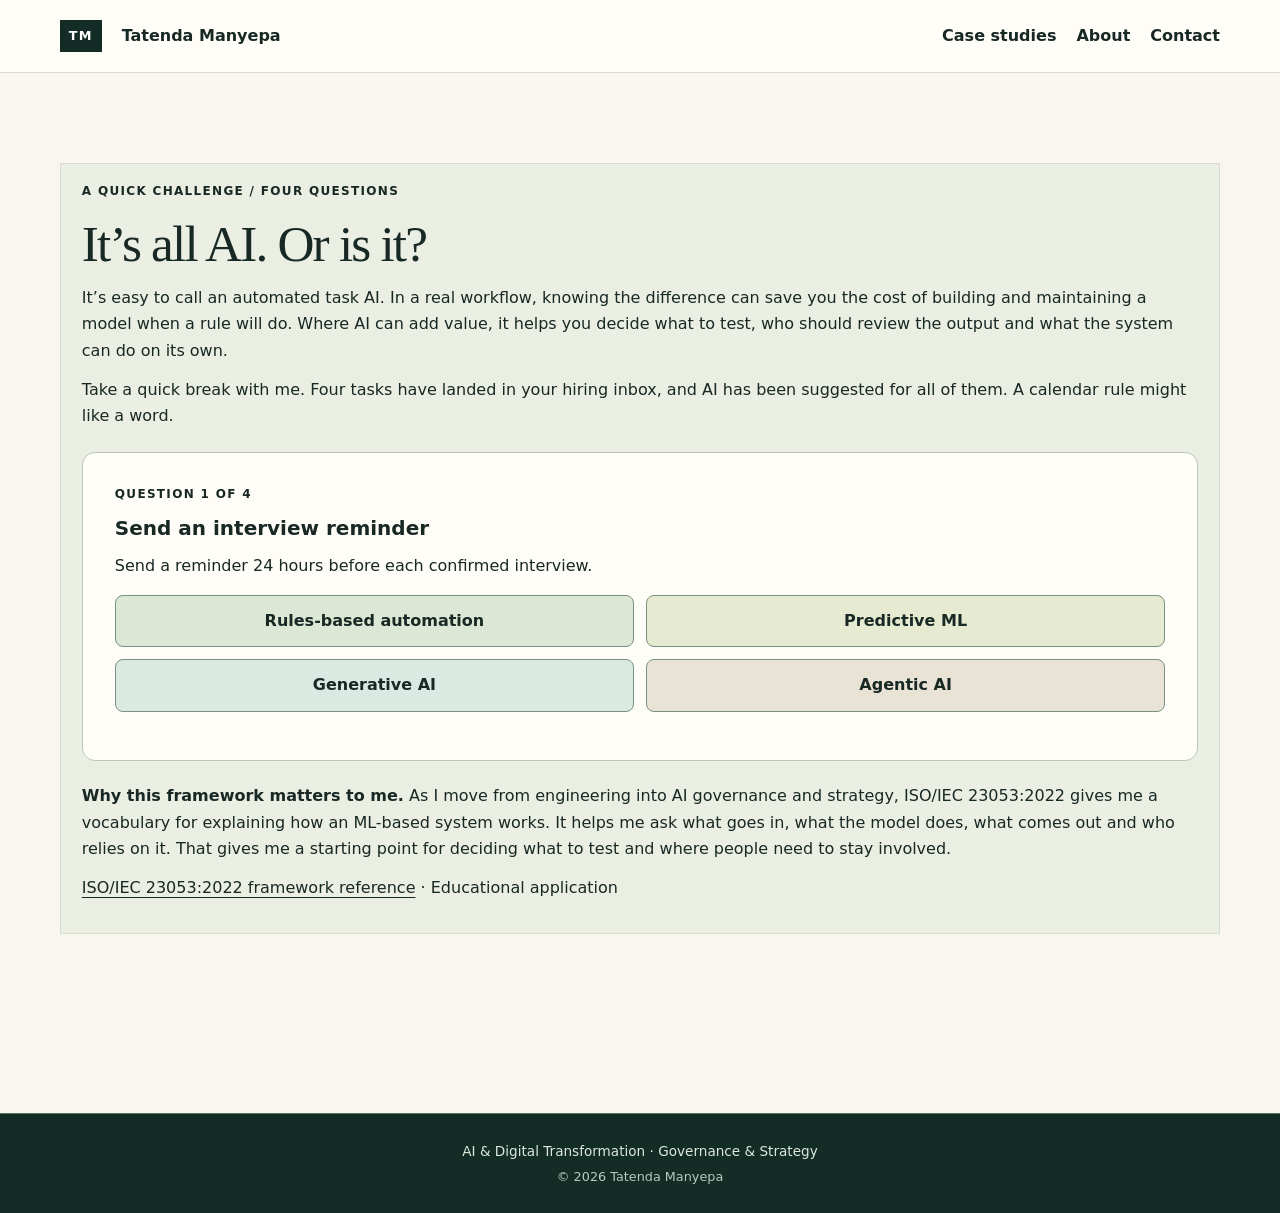
==== ai-challenge.html @ 4313acdc "Add files via upload" ====
<!doctype html><html lang="en-GB"><head><meta charset="utf-8"><meta name="viewport" content="width=device-width,initial-scale=1"><meta name="description" content="Tatenda Manyepa’s portfolio in AI and digital transformation, governance and strategy."><title>It’s all AI. Or is it? | Tatenda Manyepa</title><link rel="stylesheet" href="styles.css"></head><body><a class="skip" href="#main">Skip to content</a><header><nav class="wrap" aria-label="Main navigation"><a class="brand" href="index.html"><b aria-hidden="true">TM</b> <span class="brand-name">Tatenda Manyepa</span></a><div class="navlinks"><a href="index.html#work">Case studies</a><a href="index.html#about">About</a><a href="index.html#contact">Contact</a></div></nav></header><main id="main" class="section"><section class="wrap review-example decision-lab" id="decision-lab" aria-labelledby="lab-title"><p class="kicker">A QUICK CHALLENGE / FOUR QUESTIONS</p><h2 id="lab-title">It’s all AI. Or is it?</h2><p>It’s easy to call an automated task AI. In a real workflow, knowing the difference can save you the cost of building and maintaining a model when a rule will do. Where AI can add value, it helps you decide what to test, who should review the output and what the system can do on its own.</p><p>Take a quick break with me. Four tasks have landed in your hiring inbox, and AI has been suggested for all of them. A calendar rule might like a word.</p><div class="quiz" hidden></div><fieldset><legend>1. Send an interview reminder</legend><p>Send a reminder 24 hours before each confirmed interview.</p><details><summary>Compare with the design recommendation</summary><p><strong>Rules-based automation.</strong> The trigger and action are already defined. Use a calendar rule and test what happens when an interview is moved or cancelled.</p></details></fieldset><fieldset><legend>2. Forecast interviewer capacity</legend><p>Estimate how many interviewer hours the hiring team will need next month using past scheduling data.</p><details><summary>Compare with the design recommendation</summary><p><strong>Predictive ML.</strong> Try predictive ML if there is enough relevant history. Test it on more recent months and use it only if it improves on a simple forecast.</p></details></fieldset><fieldset><legend>3. Draft a candidate email</legend><p>Turn approved interview logistics into a clear, friendly email to the candidate.</p><details><summary>Compare with the design recommendation</summary><p><strong>Generative AI.</strong> Use generative AI to draft the message. Have the coordinator check the dates, location and instructions before sending.</p></details></fieldset><fieldset><legend>4. Recover a disrupted schedule</legend><p>An interviewer cancels. Finding a replacement may require checking calendars, panel requirements and candidate availability. Each result determines the next check.</p><details><summary>Compare with the design recommendation</summary><p><strong>Agentic AI.</strong> A bounded agent could choose which read-only checks to run and propose options. Use a fixed workflow if the steps are predictable, and have the coordinator approve any booking changes.</p></details></fieldset><p><strong>Why this framework matters to me.</strong> As I move from engineering into AI governance and strategy, ISO/IEC 23053:2022 gives me a vocabulary for explaining how an ML-based system works. It helps me ask what goes in, what the model does, what comes out and who relies on it. That gives me a starting point for deciding what to test and where people need to stay involved.</p><p><a href="https://www.iso.org/standard/74438.html">ISO/IEC 23053:2022 framework reference</a> · Educational application</p></section></main><footer><div class="wrap foot"><p>AI &amp; Digital Transformation <span aria-hidden="true">·</span> Governance &amp; Strategy</p><p class="foot-credit">© 2026 Tatenda Manyepa</p></div></footer><script src="decision-lab.js" defer></script></body></html>
---- styles.css ----
:root{--ink:#182824;--forest:#132c26;--paper:#f8f6ee;--line:#d9ddd1;--accent:#bdddab;--muted:#486057}*{box-sizing:border-box}html{scroll-behavior:smooth}body{margin:0;background:var(--paper);color:var(--ink);font:1rem/1.65 system-ui,sans-serif}a{color:inherit;text-underline-offset:.25em}a:hover{text-decoration-thickness:2px}a:focus-visible{outline:3px solid #bf702a;outline-offset:5px}.wrap{width:min(1160px,calc(100% - 3rem));margin:auto}header{background:#fffdf7;border-bottom:1px solid var(--line)}nav,.foot,.navlinks,.brand{display:flex;align-items:center;gap:1.25rem}nav,.foot{justify-content:space-between;min-height:72px}nav a{text-decoration:none;font-weight:650}nav a:hover{text-decoration:underline}.brand b{background:var(--forest);color:white;padding:.35rem .55rem;font-size:.8rem;letter-spacing:.1em}.hero,.casehero{background:var(--forest);color:#f8f6ee}.hero-grid{display:grid;grid-template-columns:1.6fr 1fr;align-items:center;gap:clamp(2rem,6vw,6rem);padding-block:clamp(3.5rem,8vw,7.5rem)}.kicker,small,.cardtop{font-size:.75rem;font-weight:750;letter-spacing:.11em;text-transform:uppercase}.hero .kicker,.casehero .kicker,.diagram small{color:var(--accent)}h1,h2,h3,p{margin:0 0 .8rem}h1,h2,h3{line-height:1.12}h1,h2{font-family:Georgia,serif;font-weight:500;letter-spacing:-.035em}h1{font-size:clamp(2.7rem,6.6vw,5.8rem)}h1 em{color:var(--accent)}h2{font-size:clamp(2rem,4vw,3.4rem)}h3{font-size:1.25rem}.intro,.lede{font-size:1.13rem;max-width:62ch}.intro{color:#d8e5da;margin:1.4rem 0 1.7rem}.button{display:inline-flex;gap:1rem;padding:.8rem 1rem;background:var(--accent);color:var(--ink);font-weight:750;text-decoration:none}.diagram{border:1px solid #557064;padding:1.5rem;background:#1c3930;box-shadow:10px 10px 0 #254338}.diagram ol{margin:0;padding:0;list-style:none}.diagram li{padding:1rem 0;border-top:1px solid #557064}.diagram small,.diagram strong{display:block}.section{padding-block:clamp(3rem,7vw,6rem)}.cards{display:grid;grid-template-columns:repeat(3,minmax(0,1fr));gap:1rem;margin-top:2rem}.card{display:flex;flex-direction:column;align-items:flex-start;background:#fffdf7;border:1px solid var(--line);border-top:3px solid #496e56;padding:1.35rem}.cardtop{display:flex;align-items:flex-start;gap:.55rem;flex-wrap:wrap;margin-bottom:2rem}.status{display:inline-block;padding:.2rem .5rem;background:#e6e6df;color:#33392f;font:700 .75rem/1.5 system-ui;letter-spacing:0;text-transform:none}.s0{background:#e6ebc9;color:#3a451a}.s1{background:#daebdf;color:#234737}.card .kicker,.muted,.lede{color:var(--muted)}.card a{margin-top:auto;padding-top:.8rem;font-weight:700}.band{background:#ebeee3;border-block:1px solid var(--line)}.about,.contact,.casebody{display:grid;grid-template-columns:1fr 1fr;gap:clamp(1.6rem,6vw,5rem)}.skills>div{padding:.9rem 0;border-top:1px solid #c8d0c3}.degrees{display:grid;gap:.6rem;margin-top:1.4rem}.degrees span,.contact-note{padding:.55rem .8rem;border:1px solid #b9c7ba}.contact-note{align-self:center;justify-self:start}footer{background:var(--forest);color:#dce8db;font-size:.85rem}.casehero .wrap{padding-block:2.5rem 3.5rem}.back{display:inline-block;margin-bottom:2rem}.casehero h1{margin-top:1rem}.casebody{grid-template-columns:1.5fr 1fr;align-items:start}.method{padding-left:1.7rem}.method li{padding:1rem .4rem;border-bottom:1px solid var(--line)}.method li::marker{color:var(--muted);font-weight:750}.evidence{padding:1.5rem;background:#ebeee3}.evidence h2{font-size:2rem}.evidence div{border-top:1px solid #c8d0c3;padding-top:.8rem}.evidence .muted{margin:0;font-size:.9rem}.skip{position:absolute;left:1rem;top:-100px;background:white;padding:.5rem;z-index:1}.skip:focus{top:.5rem}@media(max-width:900px){.cards{grid-template-columns:1fr}.cardtop{margin-bottom:1rem}}@media(max-width:680px){.wrap{width:calc(100% - 2rem)}.hero-grid,.about,.contact,.casebody{grid-template-columns:1fr}nav{align-items:flex-start;flex-direction:column;gap:.35rem;padding-block:.7rem}.navlinks{gap:1rem;flex-wrap:wrap}.navlinks a{padding:.35rem 0}.foot{flex-wrap:wrap;gap:.25rem;padding-block:1rem}.hero h1 br{display:none}}@media(prefers-reduced-motion:reduce){html{scroll-behavior:auto}}
.hero h1{font-size:clamp(2.65rem,5.8vw,5.25rem)}
.hero-note{color:#d8e5da;font-size:.9rem;margin:.7rem 0 0}
.portrait{display:block;width:100%;max-width:410px;height:auto;justify-self:center;border:1px solid #789081;box-shadow:10px 10px 0 #254338}
.work-process{margin-top:1.5rem;background:#ebeee3;box-shadow:none;border-color:var(--line)}
.work-process ol{display:grid;grid-template-columns:repeat(3,minmax(0,1fr));gap:1rem}
.work-process li{border-color:#b9c7ba;padding-bottom:0}
.work-process small{color:var(--muted)}
@media(max-width:680px){.portrait{max-width:300px;justify-self:start}.work-process ol{grid-template-columns:1fr}}
header{position:sticky;top:0;z-index:5;transition:background-color .22s,color .22s,border-color .22s}
header.scrolled{background:var(--forest);color:var(--paper);border-color:#557064}
header.scrolled .brand b{background:#0b201a;color:var(--paper);box-shadow:inset 0 0 0 1px #789081}
html{scroll-padding-top:calc(var(--header-height, 72px) + 1rem)}
.skip{z-index:6}
.profile-media{width:100%;max-width:410px;justify-self:center}


.career-docs{display:grid;grid-template-columns:repeat(2,minmax(0,1fr));gap:.7rem;margin-top:1.35rem}
.career-docs>div{padding:.65rem .8rem;border:1px solid #789081}
.career-docs small{display:block;color:#d8e5da;letter-spacing:.03em;text-transform:none}
@media(max-width:680px){.profile-media{max-width:300px;justify-self:start}html{scroll-padding-top:calc(var(--header-height, 108px) + 1rem)}}
@media(prefers-reduced-motion:reduce){header{transition:none}}
.hero{background:radial-gradient(ellipse at 80% 38%,#22443a 0%,var(--forest) 55%)}
.hero-grid{gap:clamp(2rem,5vw,4.5rem);padding-block:clamp(3rem,6vw,5.25rem)}
.hero h1{font-size:clamp(2.55rem,5.2vw,4.8rem);text-wrap:balance}
.profile-media{padding:clamp(.85rem,2vw,1.35rem);background:#203b32;border:1px solid #587269;border-radius:1rem;box-shadow:0 18px 50px #08181366}
.profile-media .portrait{max-width:none;border:0;border-radius:.5rem;box-shadow:none}
.career-docs{gap:.6rem;margin-top:.85rem}
.career-docs>div{display:flex;align-items:center;gap:.55rem;padding:.65rem;background:#28463b;border:1px solid #5e776b;border-radius:.5rem}
.career-docs strong{display:block;font-size:.85rem;line-height:1.2}
.career-docs small{margin-top:.25rem;font-size:.65rem}
.doc-icon{display:grid;place-items:center;flex:none;width:2rem;height:2.25rem;background:var(--paper);color:var(--forest);border:1px solid #deded0;border-radius:.3rem;font-size:.68rem;font-weight:750;letter-spacing:.06em}
.review-example{margin-top:1.5rem;padding:1.15rem 1.3rem;border:1px solid var(--line);background:#ebeee3}
.review-example summary{cursor:pointer;min-height:44px}
.review-example summary:focus-visible{outline:3px solid #bf702a;outline-offset:4px}
.review-example summary span{display:inline-grid;vertical-align:middle;margin-left:.4rem}
.review-example summary small{color:var(--muted)}
.review-grid{display:grid;grid-template-columns:repeat(3,minmax(0,1fr));gap:1.15rem;margin-top:1rem}
.review-grid>div{border-top:1px solid #b9c7ba;padding-top:.85rem}
.review-grid h3{font-size:1rem}
@media(max-width:680px){.hero{background:var(--forest)}.profile-media{max-width:410px}.review-grid{grid-template-columns:1fr}}
@media(max-width:370px){.doc-icon{display:none}}
.career-docs>a,.career-docs>button{display:flex;align-items:center;gap:.5rem;min-height:48px;padding:.65rem;background:#28463b;color:var(--paper);border:1px solid #75937e;border-radius:.5rem;font:inherit;text-align:left;text-decoration:none}
.career-docs>a:hover{background:#365749;border-color:var(--accent)}
.career-docs>a>span:last-child{margin-left:auto;color:var(--accent)}
.career-docs>button:disabled{background:#203b32;color:#d8e5da}
.portrait-frame{overflow:hidden;border-radius:.5rem}
.profile-media .portrait{transform-origin:50% 43%;animation:portrait-in-frame 4.8s ease-in-out infinite;animation-play-state:paused}
@keyframes portrait-in-frame{0%,100%{transform:scale(1)}50%{transform:scale(1.025)}}
@media(prefers-reduced-motion:reduce){.profile-media .portrait{animation:none}}

.portrait-frame.is-visible .portrait{animation-play-state:running}

header nav{--link-underline:#34654c}
header.scrolled nav{--link-underline:var(--accent)}
header nav a:is(:hover,:focus-visible){text-decoration:none}
header .navlinks a,header .brand-name{position:relative}
header .navlinks a::after,header .brand-name::after{content:"";position:absolute;inset:auto 0 0;height:2px;background:var(--link-underline);transform:scaleX(0);transform-origin:left;transition:transform .18s ease-out}
header .navlinks a:is(:hover,:focus-visible)::after,header .brand:is(:hover,:focus-visible) .brand-name::after{transform:scaleX(1)}
.hero .button{transition:transform .18s ease-out,box-shadow .18s ease-out,background-color .18s ease-out}
.hero .button:is(:hover,:focus-visible){background:#d1e8c3;transform:translateY(-2px) scale(1.035);box-shadow:0 6px 16px #08181366}
@media(prefers-reduced-motion:reduce){header .navlinks a::after,header .brand-name::after,.hero .button{transition:none}.hero .button:is(:hover,:focus-visible){transform:none}}
.decision-lab fieldset{min-width:0;margin:1rem 0;padding:1rem;border:1px solid #b9c7ba;background:#fffdf7}
.decision-lab legend{padding:0 .4rem;font-weight:750}
.decision-lab label{display:block;font-weight:650}
.decision-lab select{max-width:100%;min-height:44px;padding:.45rem;background:white;color:var(--ink);font:inherit;border:1px solid #587269}
.decision-lab details{margin-top:.75rem;border-top:1px solid var(--line);padding-top:.5rem}
.decision-teaser{display:flex;justify-content:space-between;align-items:center;gap:1rem;margin-top:1.25rem;padding:.85rem 1.15rem;background:#ebeee3;border:1px solid var(--line);text-decoration:none}
.decision-teaser small,.decision-teaser strong{display:block}
.decision-teaser small{color:var(--muted)}
.decision-teaser:hover strong,.decision-teaser:focus-visible strong{text-decoration:underline}
.decision-lab.wrap{margin-top:0;margin-bottom:clamp(3rem,7vw,6rem)}

@media(prefers-reduced-motion:no-preference){
  #work .cards .card{transition:transform .2s ease-out,box-shadow .2s ease-out}
  #work .cards .card:focus-within{transform:translateY(-4px) scale(1.015);box-shadow:0 10px 24px #132c261c}
}
@media(hover:hover) and (prefers-reduced-motion:no-preference){
  #work .cards .card:hover{transform:translateY(-4px) scale(1.015);box-shadow:0 10px 24px #132c261c}
}
.quiz{margin-block:1.4rem;padding:clamp(1rem,3vw,2rem);background:#fffdf7;border:1px solid #b9c7ba;border-radius:.8rem}
.quiz-options{display:grid;grid-template-columns:repeat(2,minmax(0,1fr));gap:.75rem;margin-block:1rem}
.quiz-options button,.quiz-next{min-height:52px;padding:.75rem;border:1px solid #789081;border-radius:.5rem;background:#dce8d5;color:var(--ink);font:inherit;font-weight:700;cursor:pointer}
.quiz-options button:nth-child(2){background:#e6ead0}.quiz-options button:nth-child(3){background:#dbe9e3}.quiz-options button:nth-child(4){background:#e9e3d6}
.quiz-options button.correct{outline:3px solid #34654c}.quiz-options button.incorrect{outline:3px solid #a45630}
.quiz-options button:disabled{cursor:default}
.quiz-options button:focus-visible,.quiz-next:focus-visible{outline:3px solid #bf702a;outline-offset:3px}
.quiz-feedback:not(:empty){padding-top:1rem;border-top:1px solid var(--line)}
.quiz-map{display:block;width:min(100%,360px);margin:1rem auto}
@media(hover:hover) and (prefers-reduced-motion:no-preference){.quiz-options button{transition:transform .18s,box-shadow .18s}.quiz-options button:enabled:hover{transform:translateY(-3px);box-shadow:0 5px 12px #132c2626}}
@media(max-width:420px){.quiz-options{grid-template-columns:1fr}}

.quiz-overlay{width:min(36rem,calc(100% - 2rem));max-height:calc(100% - 2rem);padding:clamp(1.25rem,5vw,2.5rem);border:1px solid #789081;border-radius:1rem;background:#fffdf7;color:var(--ink);box-shadow:0 20px 70px #08181366}
.quiz-overlay::backdrop{background:#132c26bf}
.quiz-overlay h3{font:500 clamp(1.8rem,5vw,2.5rem)/1.15 Georgia,serif}
.quiz-timing{color:var(--muted);font-size:.9rem}
.quiz-actions{display:flex;flex-wrap:wrap;gap:.65rem}
@media(prefers-reduced-motion:no-preference){
  .quiz-options button:enabled{animation:quiz-invitation 6s ease-in-out 2}
  .quiz-options button:nth-child(2){animation-delay:1.1s}
  .quiz-options button:nth-child(3){animation-delay:2.2s}
  .quiz-options button:nth-child(4){animation-delay:3.3s}
  .quiz-options:is(:hover,:focus-within) button{animation-play-state:paused}
  .quiz-overlay[open]{animation:quiz-reveal .22s ease-out}
}
@keyframes quiz-invitation{0%,28%,100%{transform:none;filter:none;box-shadow:none}14%{transform:translateY(-3px);filter:brightness(1.07);box-shadow:0 7px 18px #34654c30}}
@keyframes quiz-reveal{from{opacity:0;transform:translateY(8px)}to{opacity:1;transform:none}}

.decision-teaser{padding:1.15rem clamp(1rem,3vw,1.75rem);background:var(--forest);color:var(--paper);border-color:var(--forest);border-radius:.5rem}
.decision-teaser small{color:var(--accent)}
.decision-teaser strong{font:500 clamp(1.4rem,3vw,2rem)/1.15 Georgia,serif;margin-top:.35rem}
.teaser-action{display:inline-flex;align-items:center;gap:.55rem;padding:.55rem .8rem;background:var(--accent);color:var(--ink);border-radius:.25rem;font-weight:750}
.decision-teaser:is(:hover,:focus-visible) .teaser-action{background:#d1e8c3}
@media(max-width:540px){.decision-teaser{align-items:flex-start;flex-direction:column}}

.decision-teaser{background:#dce5d6;color:var(--ink);border-color:#a9bba5}
.decision-teaser small{color:#345747}
.decision-teaser .teaser-action,.decision-teaser:is(:hover,:focus-visible) .teaser-action{background:transparent;padding:0;color:var(--forest)}
.teaser-play{display:grid;place-items:center;width:44px;height:44px;border-radius:50%;background:var(--forest);color:var(--paper)}
.decision-teaser:is(:hover,:focus-visible) .teaser-play{background:#34654c}
@media(prefers-reduced-motion:no-preference){
  .teaser-play{animation:teaser-breathe 7s ease-in-out infinite}
}
@keyframes teaser-breathe{0%,32%,62%,100%{transform:scale(1);box-shadow:0 0 0 0 #34654c00}47%{transform:scale(1.07);box-shadow:0 0 0 6px #34654c29}}

.teaser-command{display:inline-block}
.teaser-typing{display:block;width:max-content;white-space:nowrap}
@media(prefers-reduced-motion:no-preference){
  .teaser-typing{animation:teaser-type 7s steps(14,end) infinite}
  .decision-teaser:is(:hover,:focus-visible) .teaser-typing{animation:none}
}
@keyframes teaser-type{0%,100%{clip-path:inset(0 100% 0 0)}24%,94%{clip-path:inset(0)}}


.degrees .credential{border-radius:.3rem;color:var(--ink);max-width:100%}
.credential-msc{background:#e3ebdd}
.credential-bsc{background:#eff3e9}
.credential-aws{background:#dce8d5}
.credential-ibm{background:#cedfc9}
.credential small{display:block;margin-top:.15rem;color:var(--muted);letter-spacing:.04em}
.build-summary{display:block;margin-top:.45rem;color:var(--muted)}
.about-build{grid-column:1 / -1}.about-build .decision-teaser{margin-top:0}

.contact-card{align-self:start;padding:1.15rem clamp(1rem,3vw,1.5rem);border:1px solid #a9bba5;border-radius:.6rem;background:var(--forest);color:var(--paper)}
.contact-card .kicker{color:var(--accent)}
.contact-methods{list-style:none;margin:0;padding:0}
.contact-methods li{border-top:1px solid #557064}
.contact-row{display:flex;justify-content:space-between;align-items:center;gap:.75rem;flex-wrap:wrap;padding:.65rem .35rem;min-height:44px}
.contact-row>span{color:#d8e5da;font-size:.9rem}
a.contact-row{text-decoration:none;border-radius:.25rem}
a.contact-row:is(:hover,:focus-visible){background:#28463b}
a.contact-row>span{font-weight:700;color:var(--paper)}

footer{border-top:1px solid #557064}
footer .foot{display:grid;justify-content:center;gap:.25rem;min-height:0;padding-block:1.6rem;text-align:center}
.foot p{margin:0}
.foot-credit{color:#b6cabd;font-size:.8rem}
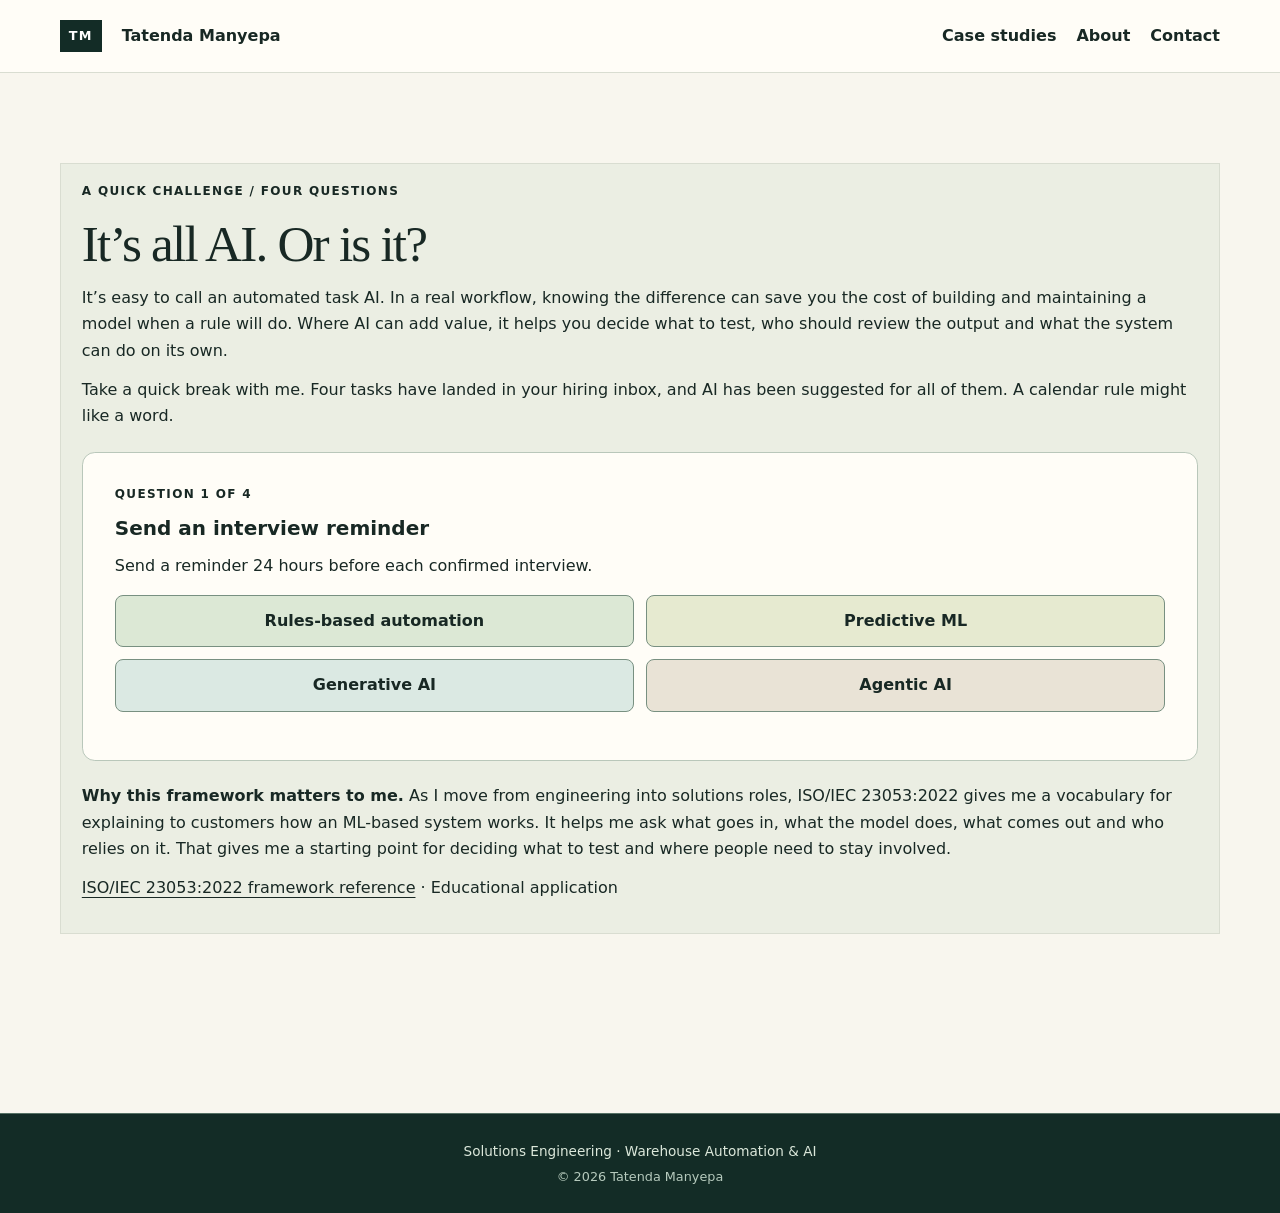
==== commit 067fa601: "Add files via upload" ====
--- a/ai-challenge.html
+++ b/ai-challenge.html
@@ -1 +1 @@
-<!doctype html><html lang="en-GB"><head><meta charset="utf-8"><meta name="viewport" content="width=device-width,initial-scale=1"><meta name="description" content="Tatenda Manyepa’s portfolio in AI and digital transformation, governance and strategy."><title>It’s all AI. Or is it? | Tatenda Manyepa</title><link rel="stylesheet" href="styles.css"></head><body><a class="skip" href="#main">Skip to content</a><header><nav class="wrap" aria-label="Main navigation"><a class="brand" href="index.html"><b aria-hidden="true">TM</b> <span class="brand-name">Tatenda Manyepa</span></a><div class="navlinks"><a href="index.html#work">Case studies</a><a href="index.html#about">About</a><a href="index.html#contact">Contact</a></div></nav></header><main id="main" class="section"><section class="wrap review-example decision-lab" id="decision-lab" aria-labelledby="lab-title"><p class="kicker">A QUICK CHALLENGE / FOUR QUESTIONS</p><h2 id="lab-title">It’s all AI. Or is it?</h2><p>It’s easy to call an automated task AI. In a real workflow, knowing the difference can save you the cost of building and maintaining a model when a rule will do. Where AI can add value, it helps you decide what to test, who should review the output and what the system can do on its own.</p><p>Take a quick break with me. Four tasks have landed in your hiring inbox, and AI has been suggested for all of them. A calendar rule might like a word.</p><div class="quiz" hidden></div><fieldset><legend>1. Send an interview reminder</legend><p>Send a reminder 24 hours before each confirmed interview.</p><details><summary>Compare with the design recommendation</summary><p><strong>Rules-based automation.</strong> The trigger and action are already defined. Use a calendar rule and test what happens when an interview is moved or cancelled.</p></details></fieldset><fieldset><legend>2. Forecast interviewer capacity</legend><p>Estimate how many interviewer hours the hiring team will need next month using past scheduling data.</p><details><summary>Compare with the design recommendation</summary><p><strong>Predictive ML.</strong> Try predictive ML if there is enough relevant history. Test it on more recent months and use it only if it improves on a simple forecast.</p></details></fieldset><fieldset><legend>3. Draft a candidate email</legend><p>Turn approved interview logistics into a clear, friendly email to the candidate.</p><details><summary>Compare with the design recommendation</summary><p><strong>Generative AI.</strong> Use generative AI to draft the message. Have the coordinator check the dates, location and instructions before sending.</p></details></fieldset><fieldset><legend>4. Recover a disrupted schedule</legend><p>An interviewer cancels. Finding a replacement may require checking calendars, panel requirements and candidate availability. Each result determines the next check.</p><details><summary>Compare with the design recommendation</summary><p><strong>Agentic AI.</strong> A bounded agent could choose which read-only checks to run and propose options. Use a fixed workflow if the steps are predictable, and have the coordinator approve any booking changes.</p></details></fieldset><p><strong>Why this framework matters to me.</strong> As I move from engineering into AI governance and strategy, ISO/IEC 23053:2022 gives me a vocabulary for explaining how an ML-based system works. It helps me ask what goes in, what the model does, what comes out and who relies on it. That gives me a starting point for deciding what to test and where people need to stay involved.</p><p><a href="https://www.iso.org/standard/74438.html">ISO/IEC 23053:2022 framework reference</a> · Educational application</p></section></main><footer><div class="wrap foot"><p>AI &amp; Digital Transformation <span aria-hidden="true">·</span> Governance &amp; Strategy</p><p class="foot-credit">© 2026 Tatenda Manyepa</p></div></footer><script src="decision-lab.js" defer></script></body></html>+<!doctype html><html lang="en-GB"><head><meta charset="utf-8"><meta name="viewport" content="width=device-width,initial-scale=1"><meta name="description" content="Tatenda Manyepa’s portfolio: solutions engineering for warehouse automation, with AI where it earns its place."><title>It’s all AI. Or is it? | Tatenda Manyepa</title><link rel="stylesheet" href="styles.css"></head><body><a class="skip" href="#main">Skip to content</a><header><nav class="wrap" aria-label="Main navigation"><a class="brand" href="index.html"><b aria-hidden="true">TM</b> <span class="brand-name">Tatenda Manyepa</span></a><div class="navlinks"><a href="index.html#work">Case studies</a><a href="index.html#about">About</a><a href="index.html#contact">Contact</a></div></nav></header><main id="main" class="section"><section class="wrap review-example decision-lab" id="decision-lab" aria-labelledby="lab-title"><p class="kicker">A QUICK CHALLENGE / FOUR QUESTIONS</p><h2 id="lab-title">It’s all AI. Or is it?</h2><p>It’s easy to call an automated task AI. In a real workflow, knowing the difference can save you the cost of building and maintaining a model when a rule will do. Where AI can add value, it helps you decide what to test, who should review the output and what the system can do on its own.</p><p>Take a quick break with me. Four tasks have landed in your hiring inbox, and AI has been suggested for all of them. A calendar rule might like a word.</p><div class="quiz" hidden></div><fieldset><legend>1. Send an interview reminder</legend><p>Send a reminder 24 hours before each confirmed interview.</p><details><summary>Compare with the design recommendation</summary><p><strong>Rules-based automation.</strong> The trigger and action are already defined. Use a calendar rule and test what happens when an interview is moved or cancelled.</p></details></fieldset><fieldset><legend>2. Forecast interviewer capacity</legend><p>Estimate how many interviewer hours the hiring team will need next month using past scheduling data.</p><details><summary>Compare with the design recommendation</summary><p><strong>Predictive ML.</strong> Try predictive ML if there is enough relevant history. Test it on more recent months and use it only if it improves on a simple forecast.</p></details></fieldset><fieldset><legend>3. Draft a candidate email</legend><p>Turn approved interview logistics into a clear, friendly email to the candidate.</p><details><summary>Compare with the design recommendation</summary><p><strong>Generative AI.</strong> Use generative AI to draft the message. Have the coordinator check the dates, location and instructions before sending.</p></details></fieldset><fieldset><legend>4. Recover a disrupted schedule</legend><p>An interviewer cancels. Finding a replacement may require checking calendars, panel requirements and candidate availability. Each result determines the next check.</p><details><summary>Compare with the design recommendation</summary><p><strong>Agentic AI.</strong> A bounded agent could choose which read-only checks to run and propose options. Use a fixed workflow if the steps are predictable, and have the coordinator approve any booking changes.</p></details></fieldset><p><strong>Why this framework matters to me.</strong> As I move from engineering into solutions roles, ISO/IEC 23053:2022 gives me a vocabulary for explaining to customers how an ML-based system works. It helps me ask what goes in, what the model does, what comes out and who relies on it. That gives me a starting point for deciding what to test and where people need to stay involved.</p><p><a href="https://www.iso.org/standard/74438.html">ISO/IEC 23053:2022 framework reference</a> · Educational application</p></section></main><footer><div class="wrap foot"><p>Solutions Engineering <span aria-hidden="true">·</span> Warehouse Automation &amp; AI</p><p class="foot-credit">© 2026 Tatenda Manyepa</p></div></footer><script src="decision-lab.js" defer></script></body></html>
--- a/styles.css
+++ b/styles.css
@@ -155,3 +155,33 @@
 footer .foot{display:grid;justify-content:center;gap:.25rem;min-height:0;padding-block:1.6rem;text-align:center}
 .foot p{margin:0}
 .foot-credit{color:#b6cabd;font-size:.8rem}
+
+/* Flagship project card */
+.card.feature{display:grid;grid-template-columns:1.35fr 1fr;gap:clamp(1.25rem,4vw,3rem);margin-top:2rem;padding:clamp(1.35rem,3vw,2.25rem)}
+.feature-main{display:flex;flex-direction:column;align-items:flex-start}
+.card.feature h3{font:500 clamp(1.8rem,3.5vw,2.6rem)/1.1 Georgia,serif;letter-spacing:-.02em}
+.feature-q{font-size:1.13rem;font-weight:650}
+.feature-stats{display:grid;grid-template-columns:repeat(2,minmax(0,1fr));gap:.7rem;margin:0;align-content:start}
+.feature-stats div{padding:.85rem;background:#ebeee3;border:1px solid var(--line);border-radius:.4rem}
+.feature-stats dt{font:500 1.55rem/1.1 Georgia,serif;color:var(--forest)}
+.feature-stats dd{margin:.3rem 0 0;font-size:.88rem;color:var(--muted);line-height:1.4}
+@media(max-width:900px){.card.feature{grid-template-columns:1fr}}
+
+/* Case study page */
+.casebody>div>section{padding-bottom:2.5rem;margin-bottom:2.5rem;border-bottom:1px solid var(--line)}
+.casebody>div>section:last-child{border-bottom:0;margin-bottom:0}
+.casebody h2{font-size:clamp(1.8rem,3.2vw,2.5rem)}
+.case-note{display:inline-block;margin-top:.4rem;padding:.45rem .7rem;border:1px solid #557064;border-radius:.3rem;color:#d8e5da;font-size:.9rem}
+.case-table{width:100%;border-collapse:collapse;margin:1rem 0;font-size:.95rem}
+.case-table th,.case-table td{padding:.6rem .55rem;border-bottom:1px solid var(--line);text-align:left;vertical-align:top}
+.case-table th{font-size:.75rem;letter-spacing:.08em;text-transform:uppercase;color:var(--muted)}
+.case-table .ai{font-weight:750;color:#234737}
+.feature-stats.inline{margin:1rem 0}
+.checklist{list-style:none;padding:0;margin:0}
+.checklist li{padding:.55rem 0;border-top:1px solid #c8d0c3}
+.checklist b{display:inline-block;min-width:5.2rem;font-size:.75rem;letter-spacing:.06em;text-transform:uppercase}
+.checklist .done b{color:#234737}.checklist .doing b{color:#7a5a12}.checklist .todo b{color:var(--muted)}
+.evidence{position:sticky;top:calc(var(--header-height,72px) + 1rem)}
+.evidence h3{font-size:1rem;margin-top:1.4rem}
+blockquote.case-quote{margin:1rem 0;padding:.9rem 1.1rem;border-left:3px solid #496e56;background:#fffdf7;font-family:Georgia,serif;font-size:1.15rem}
+@media(max-width:680px){.evidence{position:static}.case-table{font-size:.88rem}}
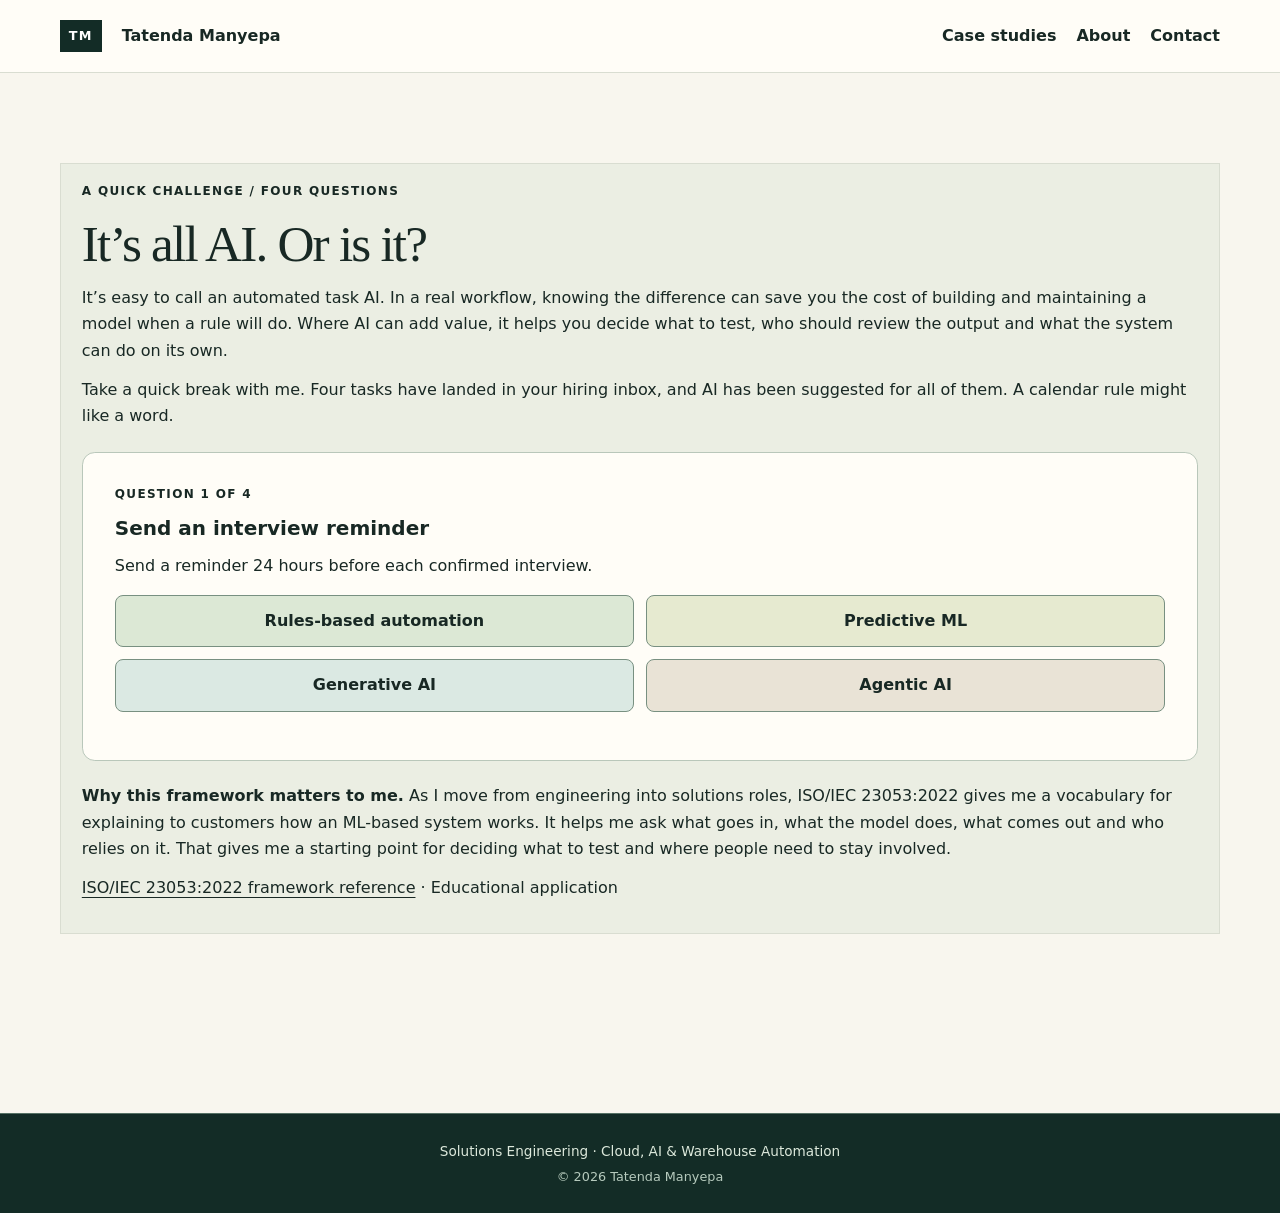
==== commit 20cebd96: "Add files via upload" ====
--- a/ai-challenge.html
+++ b/ai-challenge.html
@@ -1 +1 @@
-<!doctype html><html lang="en-GB"><head><meta charset="utf-8"><meta name="viewport" content="width=device-width,initial-scale=1"><meta name="description" content="Tatenda Manyepa’s portfolio: solutions engineering for warehouse automation, with AI where it earns its place."><title>It’s all AI. Or is it? | Tatenda Manyepa</title><link rel="stylesheet" href="styles.css"></head><body><a class="skip" href="#main">Skip to content</a><header><nav class="wrap" aria-label="Main navigation"><a class="brand" href="index.html"><b aria-hidden="true">TM</b> <span class="brand-name">Tatenda Manyepa</span></a><div class="navlinks"><a href="index.html#work">Case studies</a><a href="index.html#about">About</a><a href="index.html#contact">Contact</a></div></nav></header><main id="main" class="section"><section class="wrap review-example decision-lab" id="decision-lab" aria-labelledby="lab-title"><p class="kicker">A QUICK CHALLENGE / FOUR QUESTIONS</p><h2 id="lab-title">It’s all AI. Or is it?</h2><p>It’s easy to call an automated task AI. In a real workflow, knowing the difference can save you the cost of building and maintaining a model when a rule will do. Where AI can add value, it helps you decide what to test, who should review the output and what the system can do on its own.</p><p>Take a quick break with me. Four tasks have landed in your hiring inbox, and AI has been suggested for all of them. A calendar rule might like a word.</p><div class="quiz" hidden></div><fieldset><legend>1. Send an interview reminder</legend><p>Send a reminder 24 hours before each confirmed interview.</p><details><summary>Compare with the design recommendation</summary><p><strong>Rules-based automation.</strong> The trigger and action are already defined. Use a calendar rule and test what happens when an interview is moved or cancelled.</p></details></fieldset><fieldset><legend>2. Forecast interviewer capacity</legend><p>Estimate how many interviewer hours the hiring team will need next month using past scheduling data.</p><details><summary>Compare with the design recommendation</summary><p><strong>Predictive ML.</strong> Try predictive ML if there is enough relevant history. Test it on more recent months and use it only if it improves on a simple forecast.</p></details></fieldset><fieldset><legend>3. Draft a candidate email</legend><p>Turn approved interview logistics into a clear, friendly email to the candidate.</p><details><summary>Compare with the design recommendation</summary><p><strong>Generative AI.</strong> Use generative AI to draft the message. Have the coordinator check the dates, location and instructions before sending.</p></details></fieldset><fieldset><legend>4. Recover a disrupted schedule</legend><p>An interviewer cancels. Finding a replacement may require checking calendars, panel requirements and candidate availability. Each result determines the next check.</p><details><summary>Compare with the design recommendation</summary><p><strong>Agentic AI.</strong> A bounded agent could choose which read-only checks to run and propose options. Use a fixed workflow if the steps are predictable, and have the coordinator approve any booking changes.</p></details></fieldset><p><strong>Why this framework matters to me.</strong> As I move from engineering into solutions roles, ISO/IEC 23053:2022 gives me a vocabulary for explaining to customers how an ML-based system works. It helps me ask what goes in, what the model does, what comes out and who relies on it. That gives me a starting point for deciding what to test and where people need to stay involved.</p><p><a href="https://www.iso.org/standard/74438.html">ISO/IEC 23053:2022 framework reference</a> · Educational application</p></section></main><footer><div class="wrap foot"><p>Solutions Engineering <span aria-hidden="true">·</span> Warehouse Automation &amp; AI</p><p class="foot-credit">© 2026 Tatenda Manyepa</p></div></footer><script src="decision-lab.js" defer></script></body></html>+<!doctype html><html lang="en-GB"><head><meta charset="utf-8"><meta name="viewport" content="width=device-width,initial-scale=1"><meta name="description" content="Tatenda Manyepa’s portfolio: solutions engineering for warehouse automation, with AI where it earns its place."><title>It’s all AI. Or is it? | Tatenda Manyepa</title><link rel="stylesheet" href="styles.css"></head><body><a class="skip" href="#main">Skip to content</a><header><nav class="wrap" aria-label="Main navigation"><a class="brand" href="index.html"><b aria-hidden="true">TM</b> <span class="brand-name">Tatenda Manyepa</span></a><div class="navlinks"><a href="index.html#work">Case studies</a><a href="index.html#about">About</a><a href="index.html#contact">Contact</a></div></nav></header><main id="main" class="section"><section class="wrap review-example decision-lab" id="decision-lab" aria-labelledby="lab-title"><p class="kicker">A QUICK CHALLENGE / FOUR QUESTIONS</p><h2 id="lab-title">It’s all AI. Or is it?</h2><p>It’s easy to call an automated task AI. In a real workflow, knowing the difference can save you the cost of building and maintaining a model when a rule will do. Where AI can add value, it helps you decide what to test, who should review the output and what the system can do on its own.</p><p>Take a quick break with me. Four tasks have landed in your hiring inbox, and AI has been suggested for all of them. A calendar rule might like a word.</p><div class="quiz" hidden></div><fieldset><legend>1. Send an interview reminder</legend><p>Send a reminder 24 hours before each confirmed interview.</p><details><summary>Compare with the design recommendation</summary><p><strong>Rules-based automation.</strong> The trigger and action are already defined. Use a calendar rule and test what happens when an interview is moved or cancelled.</p></details></fieldset><fieldset><legend>2. Forecast interviewer capacity</legend><p>Estimate how many interviewer hours the hiring team will need next month using past scheduling data.</p><details><summary>Compare with the design recommendation</summary><p><strong>Predictive ML.</strong> Try predictive ML if there is enough relevant history. Test it on more recent months and use it only if it improves on a simple forecast.</p></details></fieldset><fieldset><legend>3. Draft a candidate email</legend><p>Turn approved interview logistics into a clear, friendly email to the candidate.</p><details><summary>Compare with the design recommendation</summary><p><strong>Generative AI.</strong> Use generative AI to draft the message. Have the coordinator check the dates, location and instructions before sending.</p></details></fieldset><fieldset><legend>4. Recover a disrupted schedule</legend><p>An interviewer cancels. Finding a replacement may require checking calendars, panel requirements and candidate availability. Each result determines the next check.</p><details><summary>Compare with the design recommendation</summary><p><strong>Agentic AI.</strong> A bounded agent could choose which read-only checks to run and propose options. Use a fixed workflow if the steps are predictable, and have the coordinator approve any booking changes.</p></details></fieldset><p><strong>Why this framework matters to me.</strong> As I move from engineering into solutions roles, ISO/IEC 23053:2022 gives me a vocabulary for explaining to customers how an ML-based system works. It helps me ask what goes in, what the model does, what comes out and who relies on it. That gives me a starting point for deciding what to test and where people need to stay involved.</p><p><a href="https://www.iso.org/standard/74438.html">ISO/IEC 23053:2022 framework reference</a> · Educational application</p></section></main><footer><div class="wrap foot"><p>Solutions Engineering <span aria-hidden="true">·</span> Cloud, AI &amp; Warehouse Automation</p><p class="foot-credit">© 2026 Tatenda Manyepa</p></div></footer><script src="decision-lab.js" defer></script></body></html>
--- a/styles.css
+++ b/styles.css
@@ -185,3 +185,26 @@
 .evidence h3{font-size:1rem;margin-top:1.4rem}
 blockquote.case-quote{margin:1rem 0;padding:.9rem 1.1rem;border-left:3px solid #496e56;background:#fffdf7;font-family:Georgia,serif;font-size:1.15rem}
 @media(max-width:680px){.evidence{position:static}.case-table{font-size:.88rem}}
+
+/* How I work */
+.how-i-work{margin-top:1.25rem}
+.how-i-work ol{list-style:none;margin:.5rem 0 0;padding:0;display:grid;grid-template-columns:repeat(4,minmax(0,1fr));gap:.7rem}
+.how-i-work a{display:flex;flex-direction:column;gap:.25rem;height:100%;padding:1rem;background:#fffdf7;border:1px solid var(--line);border-radius:.4rem;text-decoration:none}
+.how-i-work a:is(:hover,:focus-visible){border-color:#496e56;box-shadow:0 6px 16px #132c261a}
+.how-i-work small{color:var(--muted)}
+.how-i-work strong{font:500 1.35rem/1.15 Georgia,serif}
+.how-i-work span{font-size:.92rem;color:var(--muted);line-height:1.45}
+@media(max-width:900px){.how-i-work ol{grid-template-columns:repeat(2,minmax(0,1fr))}}
+@media(max-width:480px){.how-i-work ol{grid-template-columns:1fr}}
+/* Credentials and toolkit */
+.credential-link{text-decoration:none;display:block}
+.credential-link:is(:hover,:focus-visible){border-color:#496e56}
+.toolkit{margin-top:1.6rem}
+.toolkit dl{margin:.4rem 0 0;display:grid;gap:.45rem}
+.toolkit dl div{display:grid;grid-template-columns:6.5rem 1fr;gap:.6rem;padding:.45rem 0;border-top:1px solid #c8d0c3}
+.toolkit dt{font-size:.75rem;font-weight:750;letter-spacing:.08em;text-transform:uppercase;color:var(--muted);padding-top:.15rem}
+.toolkit dd{margin:0}
+/* Roles */
+.role-list{list-style:none;padding:0;margin:1rem 0}
+.role-list li{padding:.5rem 0;border-top:1px solid var(--line)}
+.degrees a.credential{padding:.55rem .8rem;border:1px solid #b9c7ba}
